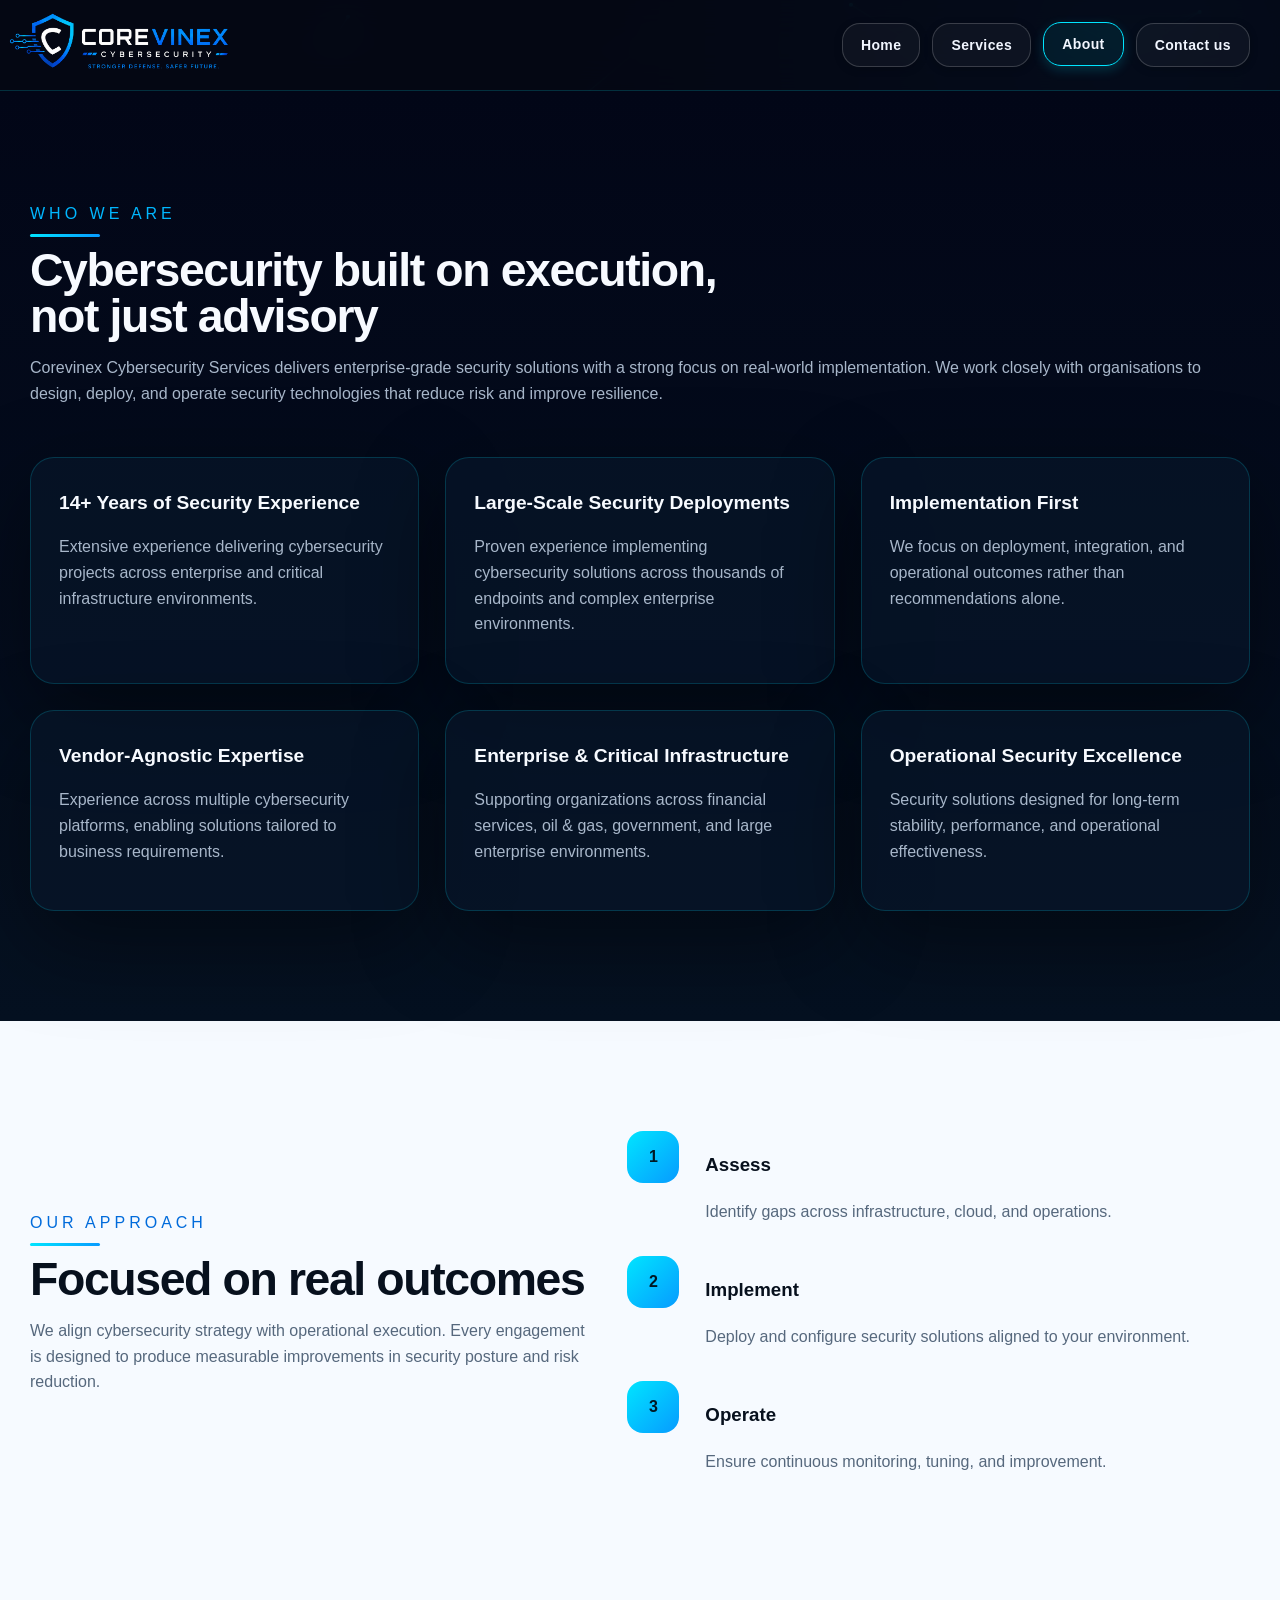
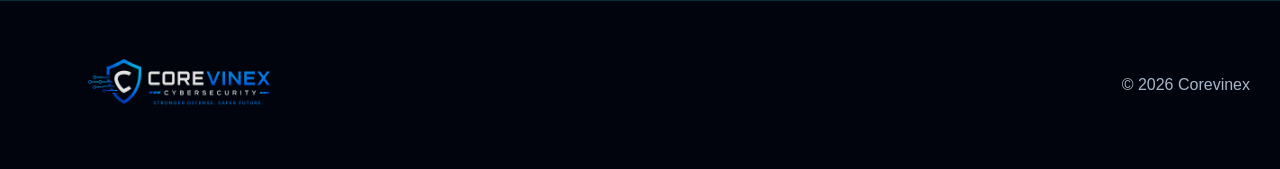
==== about.html @ 80c9bcb0 "Update about.html" ====
<!doctype html>
<html lang="en">
<head>
  <meta charset="utf-8">
  <meta name="viewport" content="width=device-width,initial-scale=1">
  <title>Corevinex Cybersecurity Services | About</title>
  <link rel="stylesheet" href="css/styles.css">
  <link rel="icon" type="image/png" sizes="512x512" href="/favicon.png">
  <link rel="icon" href="/favicon.ico" sizes="any">
  <link rel="canonical" href="https://corevinex.com/about.html" />
  <meta property="og:url" content="https://corevinex.com/about.html" />
</head>

<body>
  <div class="aurora"></div>
  <canvas id="particles"></canvas>

  <div class="site">

    <!-- Header -->
    <header class="header">
      <div class="container nav">
        <a href="index.html">
          <img class="logo" src="assets/corevinex-logo.svg">
        </a>
        <nav class="links">
          <a href="index.html">Home</a>
          <a href="services.html">Services</a>
          <a class="active" href="about.html">About</a>
          <a href="contact.html">Contact us</a>
        </nav>
      </div>
    </header>

    <!-- Main -->
    <main>

      <section class="section dark">
        <div class="container">

          <div class="section-head reveal">
            <div>
              <div class="label">Who We Are</div>
              <h2>Cybersecurity built on execution,<br>
                  not just advisory
              </h2>
              <p>
                Corevinex Cybersecurity Services delivers enterprise-grade security solutions
                with a strong focus on real-world implementation. We work closely with
                organisations to design, deploy, and operate security technologies
                that reduce risk and improve resilience.
              </p>
            </div>
          </div>

          <div class="grid-3">

            <div class="card reveal">
              <h3>14+ Years of Security Experience</h3>
              <p>Extensive experience delivering cybersecurity projects across enterprise and critical infrastructure environments.</p>
            </div>

            <div class="card reveal">
              <h3>Large-Scale Security Deployments</h3>
              <p>Proven experience implementing cybersecurity solutions across thousands of endpoints and complex enterprise environments.</p>
            </div>

            <div class="card reveal">
              <h3>Implementation First</h3>
              <p>We focus on deployment, integration, and operational outcomes rather than recommendations alone.</p>
            </div>
            
            <div class="card reveal">
              <h3>Vendor-Agnostic Expertise</h3>
              <p>Experience across multiple cybersecurity platforms, enabling solutions tailored to business requirements.</p>
            </div>

             <div class="card reveal">
              <h3>Enterprise & Critical Infrastructure</h3>
              <p>Supporting organizations across financial services, oil & gas, government, and large enterprise environments.</p>
            </div>

             <div class="card reveal">
              <h3>Operational Security Excellence</h3>
              <p>Security solutions designed for long-term stability, performance, and operational effectiveness.</p>
            </div>
            
          </div>
        </div>
      </section>

      <section class="section light">
        <div class="container split">

          <div class="reveal">
            <div class="label">Our Approach</div>
            <h2>Focused on real outcomes</h2>
            <p>
              We align cybersecurity strategy with operational execution.
              Every engagement is designed to produce measurable improvements
              in security posture and risk reduction.
            </p>
          </div>

          <div class="steps reveal">

            <div class="step">
              <div class="step-icon">1</div>
              <div>
                <h3>Assess</h3>
                <p>Identify gaps across infrastructure, cloud, and operations.</p>
              </div>
            </div>

            <div class="step">
              <div class="step-icon">2</div>
              <div>
                <h3>Implement</h3>
                <p>Deploy and configure security solutions aligned to your environment.</p>
              </div>
            </div>
            <div class="step">
              <div class="step-icon">3</div>
              <div>
                <h3>Operate</h3>
                <p>Ensure continuous monitoring, tuning, and improvement.</p>
              </div>
            </div>
          </div>
        </div>
      </section>
    </main>

    <!-- Footer -->
    <footer class="footer">
      <div class="container footer-wrap">
        <img class="logo" src="assets/corevinex-logo.svg" alt="Corevinex Cybersecurity logo">
        <div>© 2026 Corevinex</div>
      </div>
    </footer>
  </div>
  <script src="js/main.js"></script>
</body>
</html>
---- css/styles.css ----
:root {
    --bg: #020617;
    --panel: #071426;
    --text: #F7FAFF;
    --muted: #A8B7CA;
    --cyan: #00E5FF;
    --blue: #079BFF;
    --green: #72F7B2;
    --line: rgba(0, 229, 255, .18);
    --shadow: 0 30px 90px rgba(0, 0, 0, .42);
    --radius: 26px;
    --max: 1220px
}

* {
    box-sizing: border-box
}

html {
    scroll-behavior: smooth
}

body {
    margin: 0;
    background: var(--bg);
    color: var(--text);
    font-family: Inter, Segoe UI, Arial, sans-serif;
    line-height: 1.6;
    overflow-x: hidden

	-webkit-font-smoothing: antialiased;
   	-moz-osx-font-smoothing: grayscale;
    text-rendering: optimizeLegibility;
}

a {
    text-decoration: none;
    color: inherit
}

.container {
    width: min(var(--max), calc(100% - 44px));
    margin: auto
}

img {
    max-width: 100%;
    display: block
}

.site {
    position: relative;
    z-index: 2
}

.aurora {
    position: fixed;
    inset: -20%;
    z-index: 0;
    background:
        radial-gradient(circle at 78% 18%, rgba(0, 145, 255, .24), transparent 30%),
        radial-gradient(circle at 20% 82%, rgba(0, 229, 255, .15), transparent 34%);
    filter: blur(14px);
    animation: aurora 14s ease-in-out infinite alternate;
    pointer-events: none
}

@keyframes aurora {
    to {
        transform: translate3d(2%, -2%, 0) scale(1.07)
    }
}

#particles {
    position: fixed;
    inset: 0;
    z-index: 0;
    opacity: .62
}

.topbar {
    background: #030712;
    border-bottom: 1px solid rgba(255, 255, 255, .07);
    color: #A8B7CA
}

.topbar .container {
    height: 40px;
    display: flex;
    justify-content: space-between;
    align-items: center;
    font-size: 14px
}

.header {
    background: rgba(5, 9, 20, .88);
    backdrop-filter: blur(18px);
    border-bottom: 1px solid var(--line);
    position: sticky;
    top: 0;
    z-index: 40
}

.header.scrolled {
    box-shadow: 0 5px 20px rgba(0, 229, 255, 0.15);
}

.nav {
    height: 90px;
    display: flex;
    align-items: center;
    justify-content: space-between;
    gap: 24px
}

.nav a:first-child {
    margin-left: -30px;
}

.logo {
    width: 240px;
    max-height: 120px;
    object-fit: contain;
    transition: transform 0.15s ease;
	transform: translateZ(0);
	backface-visibility: hidden;
	will-change: transform;
}

.footer .logo {
  height: 100px;
  opacity: 0.9;
}

.logo:hover {
    transform: scale(1.02);
}
button, a, img {
    transition: all 0.3s ease;
}
.links {
    display: flex;
    align-items: center;
    gap: 12px
}

.links a {
    border: 1px solid rgba(255, 255, 255, .18);
    border-radius: 18px;
    color: #f1f6ff;
    font-size: 14px;
    font-weight: 600;
    letter-spacing: .4px;
    padding: 10px 18px;
    background: rgba(255,255,255,0.04);
    backdrop-filter: none;
    box-shadow: 0 2px 8px rgba(0,0,0,0.2);
    -webkit-font-smoothing: antialiased;
    -moz-osx-font-smoothing: grayscale;
    transition: all 0.25s ease;
}

.links a:hover{
    transform: translateY(-2px);
    box-shadow: 0 6px 16px rgba(0, 229, 255, 0.18);
	border-color: rgba(0, 229, 255, 0.4);
}

.links a.active {
    border-color: var(--cyan);
    background: rgba(0, 229, 255, .08);
    box-shadow: 0 4px 12px rgba(0, 229, 255, 0.18);
    transform: translateY(-1px);
}

.links .cta {
    border: 0;
    background: linear-gradient(135deg, var(--cyan), var(--blue));
    color: #001828;
    padding: 11px 20px;
    box-shadow: 0 10px 35px rgba(0, 145, 255, .45),
                0 0 20px rgba(0, 229, 255, .25);
    transition: .3s
}

.links .cta:hover {
    transform: translateY(-3px);
    box-shadow:
        0 15px 45px rgba(0, 145, 255, .65),
        0 0 25px rgba(0, 229, 255, .45);
}

.hero {
    min-height: 790px;
    display: grid;
    align-items: center;
    position: relative;
    overflow: hidden
}

.hero:before {
    background: linear-gradient(90deg,
            rgba(2, 6, 23, .85),
            rgba(2, 6, 23, .45) 40%,
            rgba(2, 6, 23, 0))
}

.hero-grid {
    position: relative;
    display: grid;
    grid-template-columns: minmax(0, 610px) 1fr;
    align-items: center;
    gap: 40px
}

.eyebrow {
    color: var(--cyan);
    font-weight: 700;
	font-size: 0.85rem;
    letter-spacing: .08em;
    text-transform: uppercase;
    display: flex;
    align-items: center;
    gap: 18px
}

.eyebrow:before {
    content: "";
    width: 50px;
    height: 3px;
    background: var(--cyan)
}

h1 {
    font-size: clamp(2.45rem, 4.05vw, 3.75rem);
    line-height: 1.05;
    letter-spacing: -0.02em;
    margin: 24px 0 20px;
    animation: headlineFadeIn .95s ease-out both
}

.gradient-word {
    background: linear-gradient(135deg,
            #0ea5ff 0%,
            #00e5ff 58%,
            #78f7ff 100%);
    -webkit-background-clip: text;
    background-clip: text;
    color: transparent
}

.lead {
    font-size: 1.08rem;
    color: #C4D2E6;
    max-width: 620px
}

.actions {
    display: flex;
    gap: 14px;
    flex-wrap: wrap;
    margin-top: 28px
}

.btn {
    display: inline-flex;
    align-items: center;
    justify-content: center;
    border-radius: 14px;
    min-height: 52px;
    padding: 13px 22px;
    font-size: 16px;
    font-weight: 600;
    border: 1px solid var(--cyan);
    transition: .25s
}

.btn.primary {
    background: linear-gradient(135deg, var(--cyan), var(--blue));
	font-weight: 600;
    color: #001925;
    border: 0
}

.btn.ghost {
    background: rgba(4, 18, 34, .58);
	font-weight: 600;
    color: #F5FAFF
}

.btn:hover {
    transform: translateY(-3px);
    filter: saturate(1.12)
}

.trust {
    display: grid;
    grid-template-columns: repeat(3, 1fr);
    gap: 14px;
    margin-top: 48px
}

.trust div {
    border: 1px solid var(--line);
    background: rgba(5, 18, 34, .76);
    border-radius: 16px;
    padding: 15px 16px;
    backdrop-filter: blur(16px)
}

.trust strong {
    display: block;
	font-weight: 600;
    font-size: 1.06rem
}

.trust span {
    display: block;
    color: #A8B7CA;
    font-size: .88rem
}

.map-panel {
    position: relative;
    min-height: 610px
}

.map-wrap {
    position: absolute;
    right: -55px;
    top: 40%;
    transform: translateY(-50%);
    width: min(600px, 120vw);
    overflow: hidden;
    animation: none
}

.map-wrap img {
    width: 100%;
    height: auto
}

.floating-card {
    position: absolute;
    right: 18px;
    bottom: 56px;
    width: 390px;
    border: 1px solid #00AEEF;
    background: rgba(4, 15, 30, .82);
    backdrop-filter: blur(20px);
    border-radius: 26px;
    padding: 20px 24px;
    box-shadow: 0 20px 70px rgba(0, 0, 0, .36);
    animation: float2 8s ease-in-out infinite
}

.counter-row {
    display: flex;
    align-items: baseline;
    justify-content: space-between;
    gap: 18px;
    padding: 10px 0;
    border-bottom: 1px solid rgba(255, 255, 255, .08)
}

.counter-row:last-child {
    border-bottom: 0
}

.counter-row span {
    color: #C7D7EA;
    font-weight: 500
}

.counter-row strong {
    color: var(--green);
    font-size: 1.38rem;
    letter-spacing: -.03em;
    font-weight: 700;
    text-shadow: 0 0 20px rgba(114, 247, 178, .28)
}

@keyframes float {
    50% {
        transform: translateY(calc(-50% - 18px))
    }
}

@keyframes float2 {
    50% {
        transform: translateY(-14px)
    }
}

@keyframes headlineFadeIn {
    from {
        opacity: 0;
        transform: translateY(22px)
    }

    to {
        opacity: 1;
        transform: translateY(0)
    }
}

.section {
    padding: 110px 0;
}

.light {
    background: #F6FAFF;
    color: #07101D
}

.dark {
    background: linear-gradient(180deg, #020617, #051121)
}

.label {
    display:inline-block;
    font-size:1.0rem;
    font-weight:300;
    color:#00B7FF;
    letter-spacing:4px;
    text-transform:uppercase;
    position:relative;
    padding-bottom:10px;
}

.label::after{
    content:"";
    position:absolute;
    left:0;
    bottom:0;
    width:70px;
    height:3px;
    background:linear-gradient(90deg,#00E5FF,#079BFF);
    border-radius:5px;

}

.light .label {
    color: #006BDB
}

.section-head {
    display: flex;
    justify-content: space-between;
    align-items: end;
    gap: 26px;
    margin-bottom: 34px
}

.section h2 {
    font-size: clamp(2rem, 4vw, 2.9rem);
	font-weight: 700;
    line-height: 1;
    letter-spacing: -.03em;
    margin: 10px 0 12px;
    max-width: 700px;
}

.section p {
    color: var(--muted)
}

.light p {
    color: #56687D
}

.grid-3 {
    display: grid;
    grid-template-columns: repeat(3, 1fr);
    gap: 26px
}

.card {
    border: 1px solid rgba(0,229,255,0.15);
    background: #071426;
    border-radius: 24px;
    padding: 30px 28px;
    transition: all 0.35s ease;
    position: relative;
    overflow: hidden;
}
.card::before {
    content: "";
    position: absolute;
    inset: 0;
    border-radius: 24px;
    background: radial-gradient(
        circle at center,
        rgba(0,229,255,0.15),
        transparent 70%
    );
    opacity: 0;
    transition: opacity 0.4s ease;
    pointer-events: none;
}

.card:hover::before {
    opacity: 1;
}

.light .card {
    background: #071426;
    color: #F7FAFF;
}

.light .card p {
    color: #A8B7CA;
}

.card:hover {
    transform: translateY(-6px);
    border: 1px solid #00e5ff;
    box-shadow:
        0 12px 35px rgba(0,0,0,.25),
        0 0 8px rgba(0,229,255,.15);
}

.dark .card {
    background: rgba(8, 22, 41, .72);
    border-color: var(--line);
    box-shadow: var(--shadow)
}

.dark .card p,
.dark .card li {
    color: #A8B7CA
}

.num {
    color: #079BFF;
    font-size: 1.3rem;
    font-weight: 950;
    margin-right: 14px
}

.card h3 {
    font-size: 1.2rem;
	font-weight: 600;
    margin: 0 0 10px;
    display: flex;
    align-items: center;
	gap:12px;
}

.card ul {
    list-style:none;
    padding:0;
    margin-top:auto;
    width:100%;
}

.card li{
    display:flex;
    align-items:center;
    gap:12px;
    margin-bottom:12px;
    text-align:left;
	font-weight: 500;
}
.card li::before{
    content:"✓";
    color:#00E5FF;
    font-weight:bold;
    font-size:16px;
    width:20px;
    display:inline-flex;
    justify-content:center;
    flex-shrink:0;
}

.split {
    display: grid;
    grid-template-columns: .95fr 1.05fr;
    gap: 34px;
    align-items: center
}

.panel {
    border: 1px solid var(--line);
    background: rgba(7, 20, 38, .78);
    border-radius: 28px;
    padding: 34px;
    box-shadow: var(--shadow)
}

.steps {
    display: grid;
    gap: 16px
}

.step {
    display: grid;
    grid-template-columns: 62px 1fr;
    gap: 16px
}

.step-icon {
    width: 52px;
    height: 52px;
    border-radius: 16px;
    background: linear-gradient(135deg, var(--cyan), var(--blue));
    display: grid;
    place-items: center;
    color: #001925;
    font-weight: 600;
}

.dashboard {
    display: grid;
    grid-template-columns: repeat(4, 1fr);
    gap: 16px
}

.metric {
    border: 1px solid var(--line);
    background: rgba(7, 20, 38, .78);
    border-radius: 22px;
    padding: 22px;
    text-align: center
}

.metric strong {
    display: block;
    color: var(--cyan);
    font-size: 1.7rem;
	font-weight: 500;
    letter-spacing: -.04em
}

.contact-grid {
    display: grid;
    grid-template-columns: .92fr 1.08fr;
    gap: 24px
}

.form {
    display: grid;
    grid-template-columns: 1fr 1fr;
    gap: 14px
}

.form label {
    display: grid;
    gap: 7px;
    color: #DCEAFF;
    font-weight: 500;
	font-size: 0.95rem;
}

.form .full {
    grid-column: 1/-1
}

input,
textarea {
    width: 100%;
    padding: 15px 16px;
    border: 1px solid var(--line);
    background: #03101F;
    color: #fff;
    border-radius: 16px;
    font: inherit
}

textarea {
    min-height: 150px;
    resize: vertical
}

.footer {
    background: #01040C;
    border-top: 1px solid var(--line);
    padding: 34px 0;
    color: #A8B7CA
}

.footer-wrap {
    display: flex;
    align-items: center;
    justify-content: space-between;
    gap: 24px;
    flex-wrap: wrap
}

.footer img {
    width: 300px
}

.reveal {
    opacity: 0;
    transform: translateY(26px);
    transition: .7s
}

.reveal.visible {
    opacity: 1;
    transform: translateY(0)
}

@media (max-width:980px) {
    .topbar {
        display: none
    }

    .nav {
        height: auto;
        padding: 16px 0;
        flex-direction: column
    }

    .links {
        flex-wrap: wrap;
        justify-content: center
    }

    .hero {
        padding: 80px 0
    }

    .hero-grid,
    .split,
    .contact-grid {
        grid-template-columns: 1fr
    }

    .map-panel {
        min-height: 480px
    }

    .map-wrap {
        right: 50%;
        transform: translate(50%, -50%);
        width: min(720px, 96vw)
    }

    .floating-card {
        right: 50%;
        transform: translateX(50%);
        bottom: 12px;
        width: min(390px, 92vw)
    }

    .trust,
    .grid-3,
    .dashboard {
        grid-template-columns: 1fr
    }

    .form {
        grid-template-columns: 1fr
    }

    .section-head {
        display: block
    }

    .logo {
        width: 205px
    }

    h1 {
        font-size: clamp(2.2rem, 10vw, 3.15rem)
    }
}

@media (prefers-reduced-motion:reduce) {

    *,
    *:before,
    *:after {
        animation: none !important;
        transition: none !important
    }
}
/* ==============================
   Corevinex Service Icons
================================= */

.service-icon{
    width:70px;
    height:70px;
    display:flex;
    align-items:center;
    justify-content:center;
    margin:0 auto 18px auto;
    border-radius:18px;
    background:rgba(0,155,255,.08);
    border:1px solid rgba(0,229,255,.18);
    color:#00BFFF;
    font-size:34px;
    transition:.35s ease;
    box-shadow:0 0 18px rgba(0,229,255,.08);
}

.card:hover .service-icon{
    transform:translateY(-6px);
    background:linear-gradient(135deg,#00E5FF,#079BFF);
    color:#ffffff;
    box-shadow:0 0 28px rgba(0,229,255,.35);
}

.step h3 {
    font-weight: 600 !important;
}
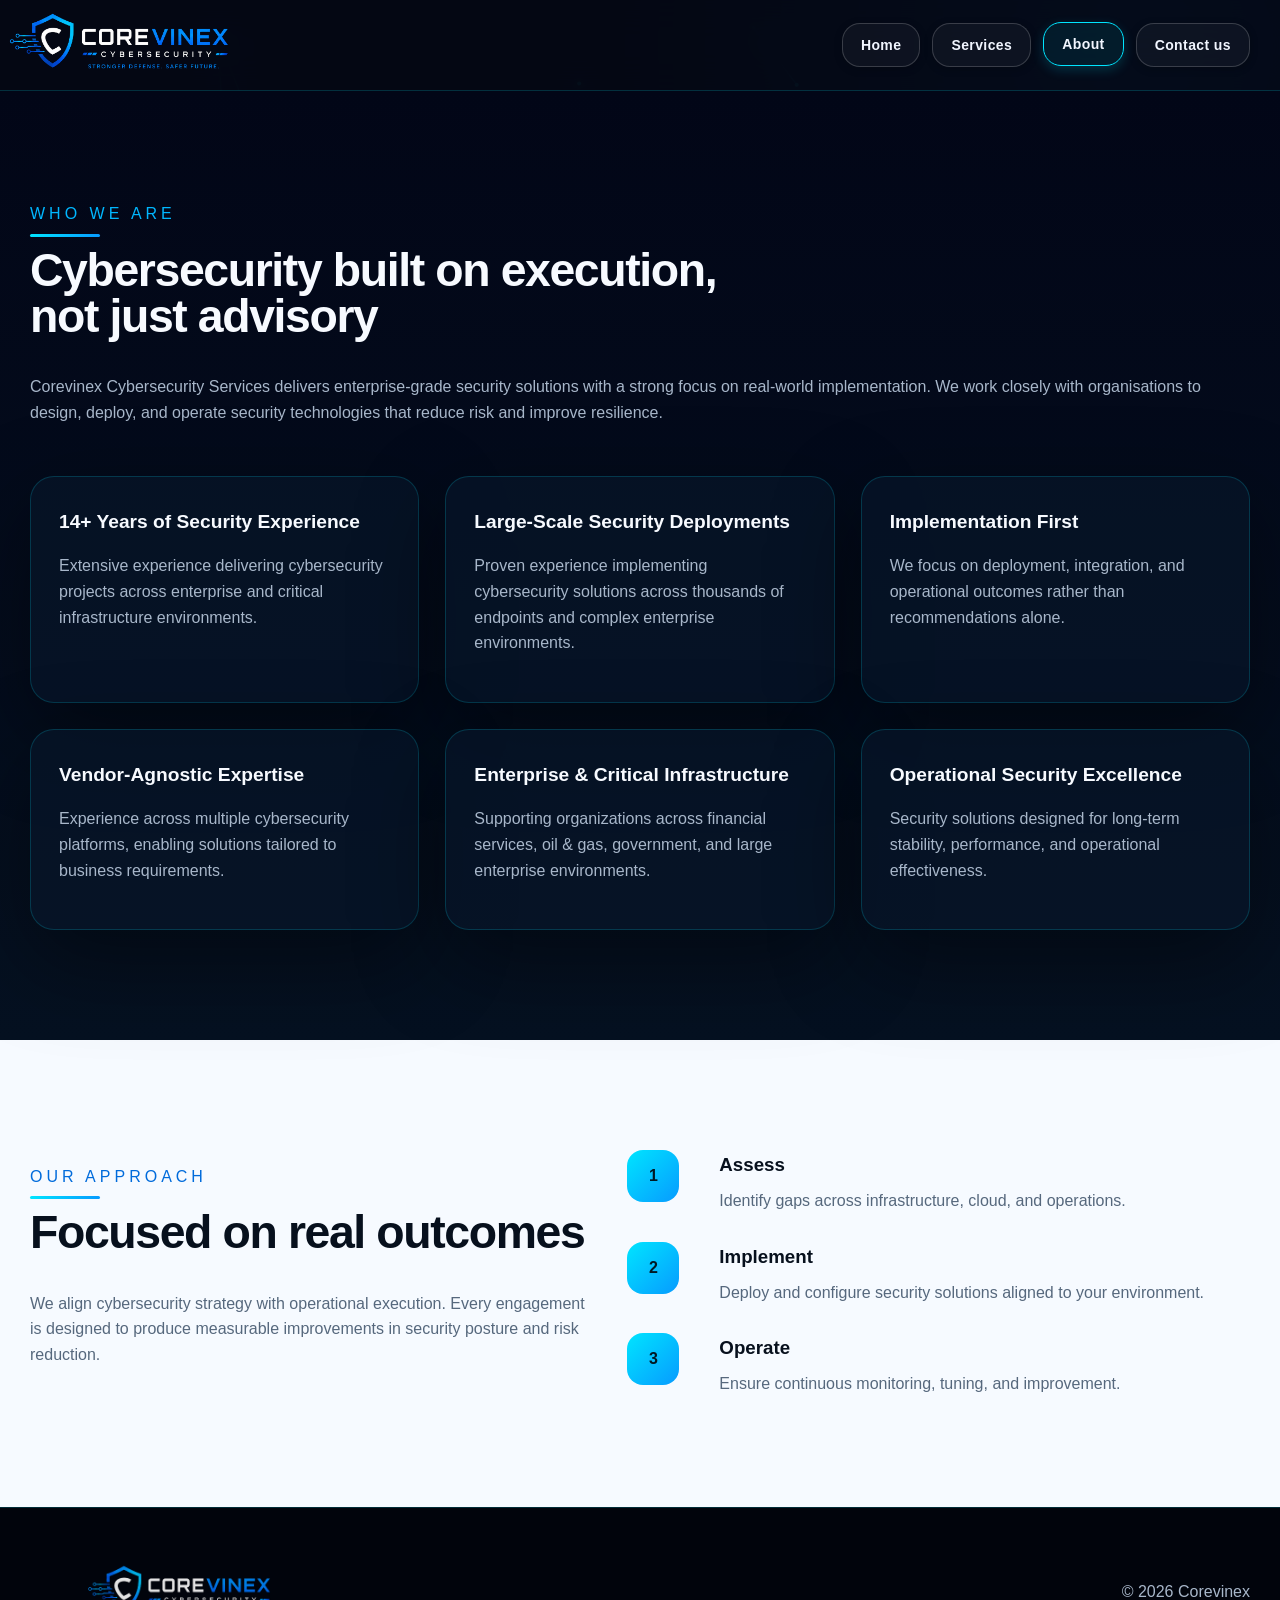
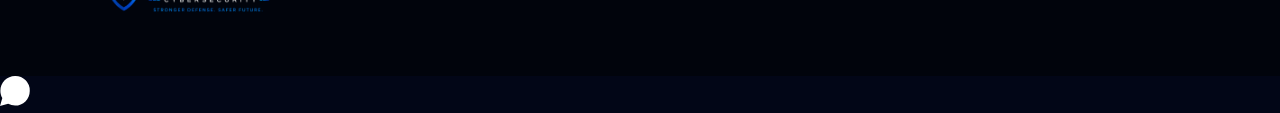
==== commit 155ec479: "Update about.html" ====
--- a/about.html
+++ b/about.html
@@ -141,5 +141,21 @@
     </footer>
   </div>
   <script src="js/main.js"></script>
+  
+<a href="https://wa.me/971557892001?text=Hello%20Corevinex,%20I%20would%20like%20to%20know%20more%20about%20your%20cybersecurity%20services."
+   class="floating-whatsapp"
+   target="_blank"
+   aria-label="Chat on WhatsApp">
+
+    <svg xmlns="http://www.w3.org/2000/svg"
+         width="30"
+         height="30"
+         viewBox="0 0 24 24"
+         fill="white">
+        <path d="M20.52 3.48A11.79 11.79 0 0012.05 0C5.58 0 .3 5.28.3 11.75c0 2.07.54 4.1 1.56 5.89L0 24l6.52-1.71a11.72 11.72 0 005.53 1.4h.01c6.47 0 11.75-5.28 11.75-11.75a11.67 11.67 0 00-3.29-8.46z"/>
+    </svg>
+
+</a>
+
 </body>
 </html>
--- a/css/styles.css
+++ b/css/styles.css
@@ -190,6 +190,13 @@
         0 0 25px rgba(0, 229, 255, .45);
 }
 
+.contact-grid .contact-heading {
+    font-size: 2.3rem !important;
+    line-height: 1.1 !important;
+    max-width: 480px;
+    margin: 10px 0 35px !important;
+}
+
 .hero {
     min-height: 790px;
     display: grid;
@@ -354,6 +361,35 @@
     animation: float2 8s ease-in-out infinite
 }
 
+.contact-link {
+    color: #d6e6ff;
+    text-decoration: none;
+    transition: all 0.3s ease;
+}
+
+.contact-link:hover {
+    color: #22d3ee;
+}
+
+.whatsapp-btn {
+    display: inline-block;
+    margin-top: 8px;
+    padding: 10px 18px;
+    background: #25D366;
+    color: #fff;
+    text-decoration: none;
+    border-radius: 30px;
+    font-size: 14px;
+    font-weight: 600;
+    transition: all 0.3s ease;
+}
+
+.whatsapp-btn:hover {
+    background: #20ba5a;
+    transform: translateY(-2px);
+    box-shadow: 0 8px 20px rgba(37, 211, 102, 0.35);
+}
+
 .counter-row {
     display: flex;
     align-items: baseline;
@@ -457,7 +493,7 @@
 	font-weight: 700;
     line-height: 1;
     letter-spacing: -.03em;
-    margin: 10px 0 12px;
+    margin: 10px 0 35px;
     max-width: 700px;
 }
 
@@ -590,13 +626,14 @@
 
 .steps {
     display: grid;
-    gap: 16px
+    gap: 28px;
 }
 
 .step {
     display: grid;
-    grid-template-columns: 62px 1fr;
-    gap: 16px
+    grid-template-columns: 72px 1fr;
+    gap: 20px;
+	align-items: start;
 }
 
 .step-icon {
@@ -805,5 +842,10 @@
 }
 
 .step h3 {
-    font-weight: 600 !important;
-}
+    margin: 0 0 8px 0;
+}
+
+.step p {
+    margin: 0;
+}
+
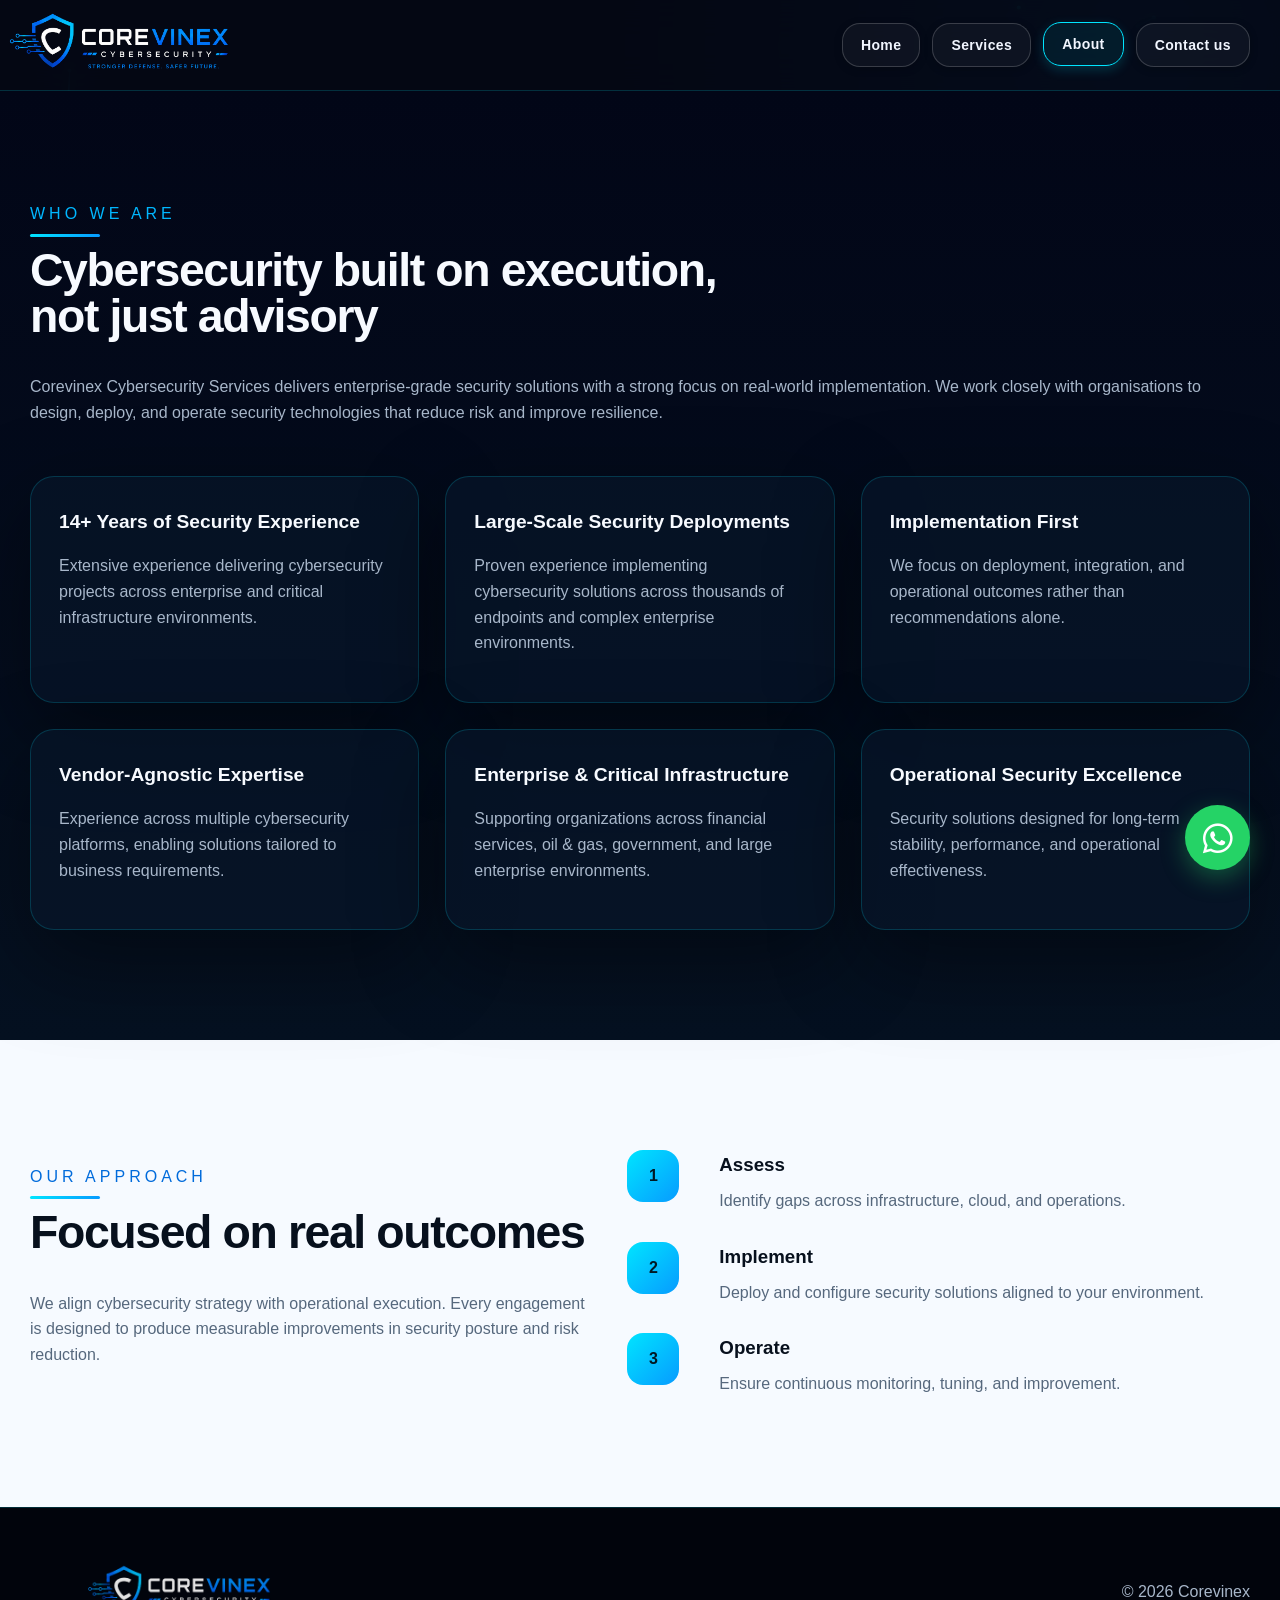
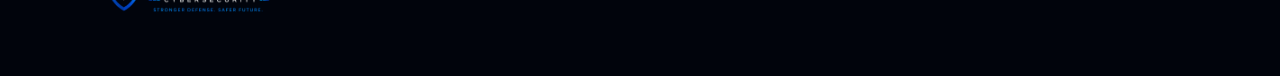
==== commit 046fc8af: "Update about.html" ====
--- a/about.html
+++ b/about.html
@@ -9,6 +9,7 @@
   <link rel="icon" type="image/png" sizes="512x512" href="/favicon.png">
   <link rel="icon" href="/favicon.ico" sizes="any">
   <link rel="canonical" href="https://corevinex.com/about.html" />
+  <link rel="stylesheet" href="https://cdnjs.cloudflare.com/ajax/libs/font-awesome/6.5.2/css/all.min.css">
   <meta property="og:url" content="https://corevinex.com/about.html" />
 </head>
 
@@ -142,18 +143,13 @@
   </div>
   <script src="js/main.js"></script>
   
-<a href="https://wa.me/971557892001?text=Hello%20Corevinex,%20I%20would%20like%20to%20know%20more%20about%20your%20cybersecurity%20services."
+
+<a href="https://wa.me/971557892001?text=Hello%20Corevinex"
    class="floating-whatsapp"
    target="_blank"
    aria-label="Chat on WhatsApp">
 
-    <svg xmlns="http://www.w3.org/2000/svg"
-         width="30"
-         height="30"
-         viewBox="0 0 24 24"
-         fill="white">
-        <path d="M20.52 3.48A11.79 11.79 0 0012.05 0C5.58 0 .3 5.28.3 11.75c0 2.07.54 4.1 1.56 5.89L0 24l6.52-1.71a11.72 11.72 0 005.53 1.4h.01c6.47 0 11.75-5.28 11.75-11.75a11.67 11.67 0 00-3.29-8.46z"/>
-    </svg>
+    <i class="fab fa-whatsapp"></i>
 
 </a>
 
--- a/css/styles.css
+++ b/css/styles.css
@@ -849,3 +849,37 @@
     margin: 0;
 }
 
+
+.floating-whatsapp {
+    position: fixed;
+    bottom: 30px;
+    right: 30px;
+
+    width: 65px;
+    height: 65px;
+
+    border-radius: 50%;
+    background: #25D366;
+
+    display: flex;
+    align-items: center;
+    justify-content: center;
+
+    z-index: 9999;
+
+    box-shadow:
+        0 8px 25px rgba(37, 211, 102, 0.35);
+
+    animation: whatsappPulse 2.5s infinite;
+}
+
+
+.floating-whatsapp i {
+    color: white;
+    font-size: 34px;
+}
+
+.floating-whatsapp:hover {
+    transform: translateY(-3px) scale(1.08);
+}
+
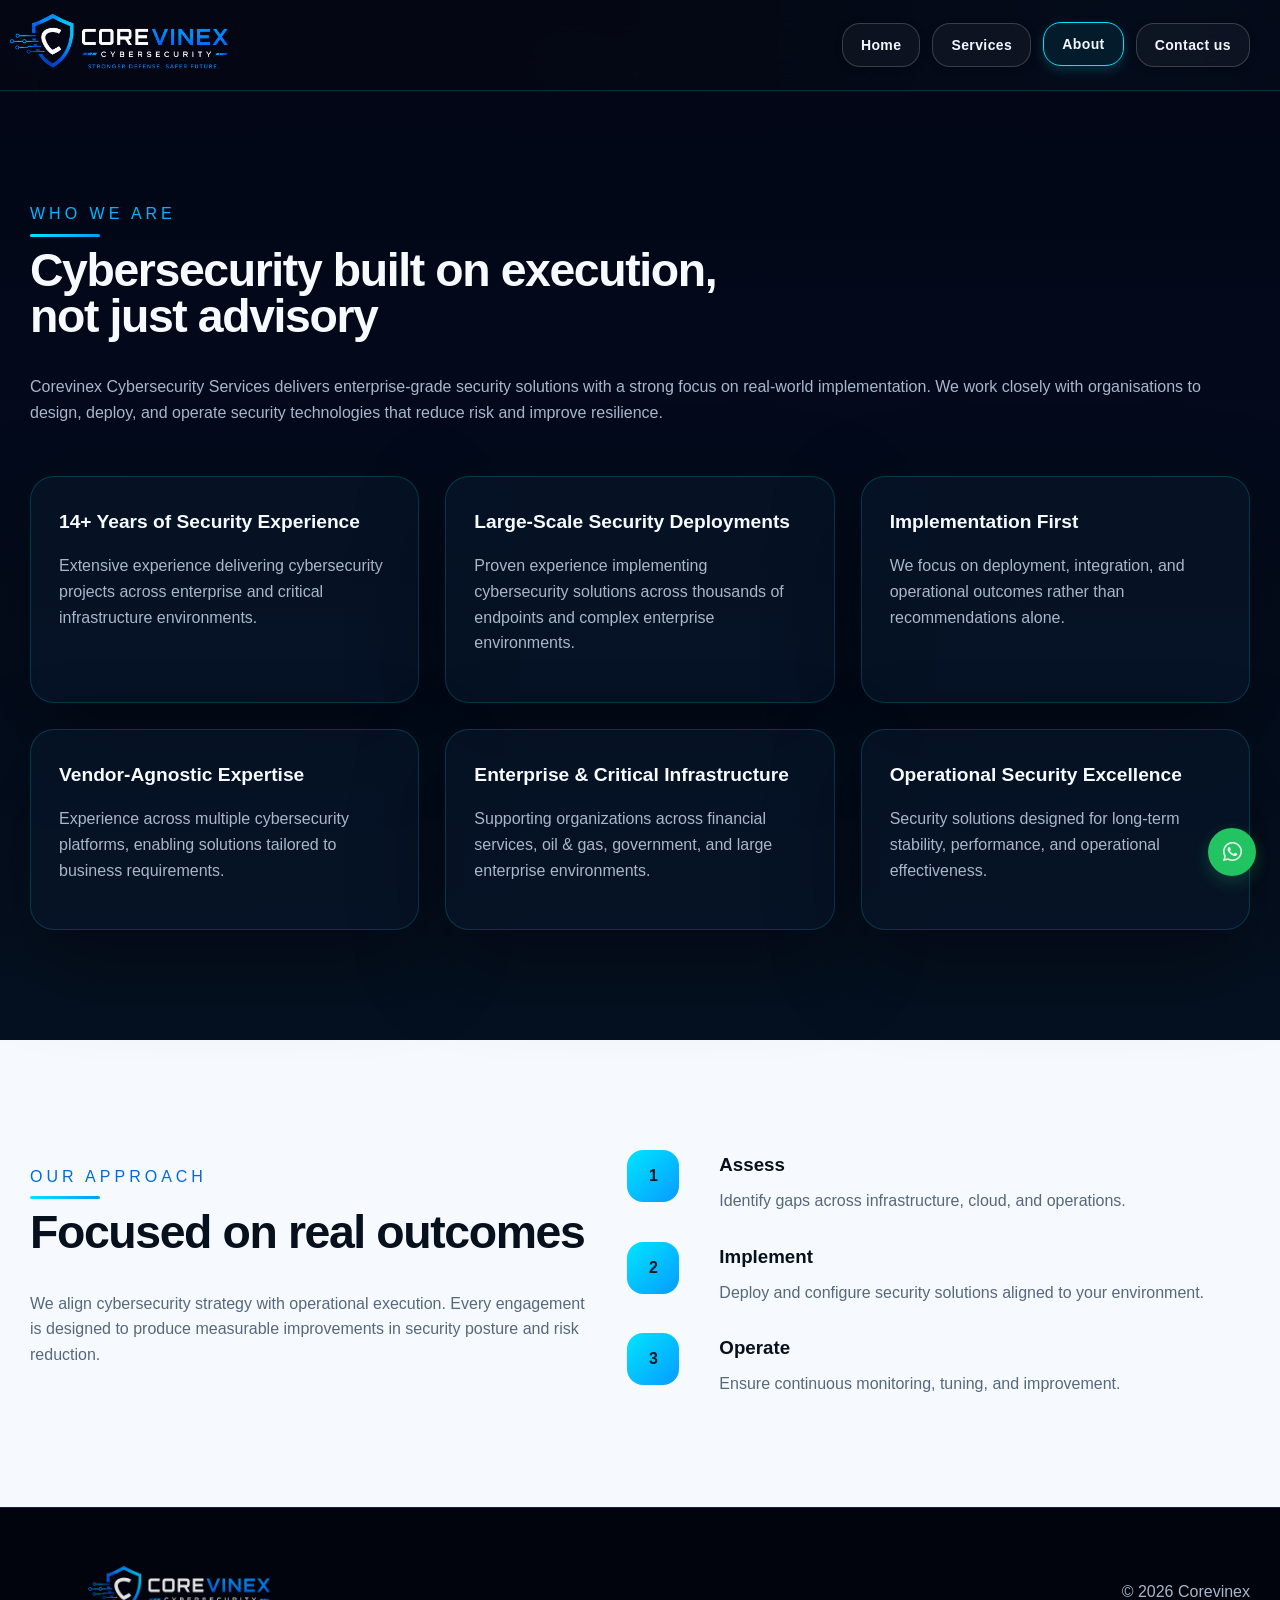
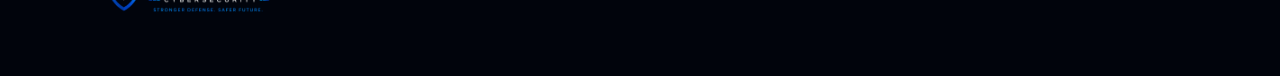
==== commit ca1486df: "Update about.html" ====
--- a/about.html
+++ b/about.html
@@ -142,16 +142,17 @@
     </footer>
   </div>
   <script src="js/main.js"></script>
-  
-
+ 
 <a href="https://wa.me/971557892001?text=Hello%20Corevinex"
    class="floating-whatsapp"
    target="_blank"
+   rel="noopener noreferrer"
    aria-label="Chat on WhatsApp">
 
-    <i class="fab fa-whatsapp"></i>
+   <i class="fa-brands fa-whatsapp"></i>
 
 </a>
 
+
 </body>
 </html>
--- a/css/styles.css
+++ b/css/styles.css
@@ -852,34 +852,65 @@
 
 .floating-whatsapp {
     position: fixed;
-    bottom: 30px;
-    right: 30px;
-
-    width: 65px;
-    height: 65px;
+    bottom: 24px;
+    right: 24px;
+
+    width: 48px;
+    height: 48px;
 
     border-radius: 50%;
     background: #25D366;
+	opacity: 0.92;
 
     display: flex;
     align-items: center;
     justify-content: center;
 
     z-index: 9999;
-
+	text-decoration: none;
     box-shadow:
-        0 8px 25px rgba(37, 211, 102, 0.35);
-
-    animation: whatsappPulse 2.5s infinite;
+        0 6px 18px rgba(37, 211, 102, 0.25);
+    
+    animation:
+        whatsappEntrance .5s ease-out,
+        whatsappFloat 3s ease-in-out infinite;
+
 }
 
 
 .floating-whatsapp i {
-    color: white;
-    font-size: 34px;
-}
+    color: #fff;
+    font-size: 22px;
+}
+
 
 .floating-whatsapp:hover {
-    transform: translateY(-3px) scale(1.08);
-}
-
+    transform: scale(1.08);
+	opacity: 1;
+    box-shadow:
+        0 10px 25px rgba(37,211,102,.4);
+}
+
+
+@keyframes whatsappEntrance {
+    from {
+        opacity: 0;
+        transform: translateY(15px);
+    }
+
+    to {
+        opacity: 1;
+        transform: translateY(0);
+    }
+}
+
+@keyframes whatsappFloat {
+    0%,100% {
+        transform: translateY(0);
+    }
+
+    50% {
+        transform: translateY(-3px);
+    }
+}
+
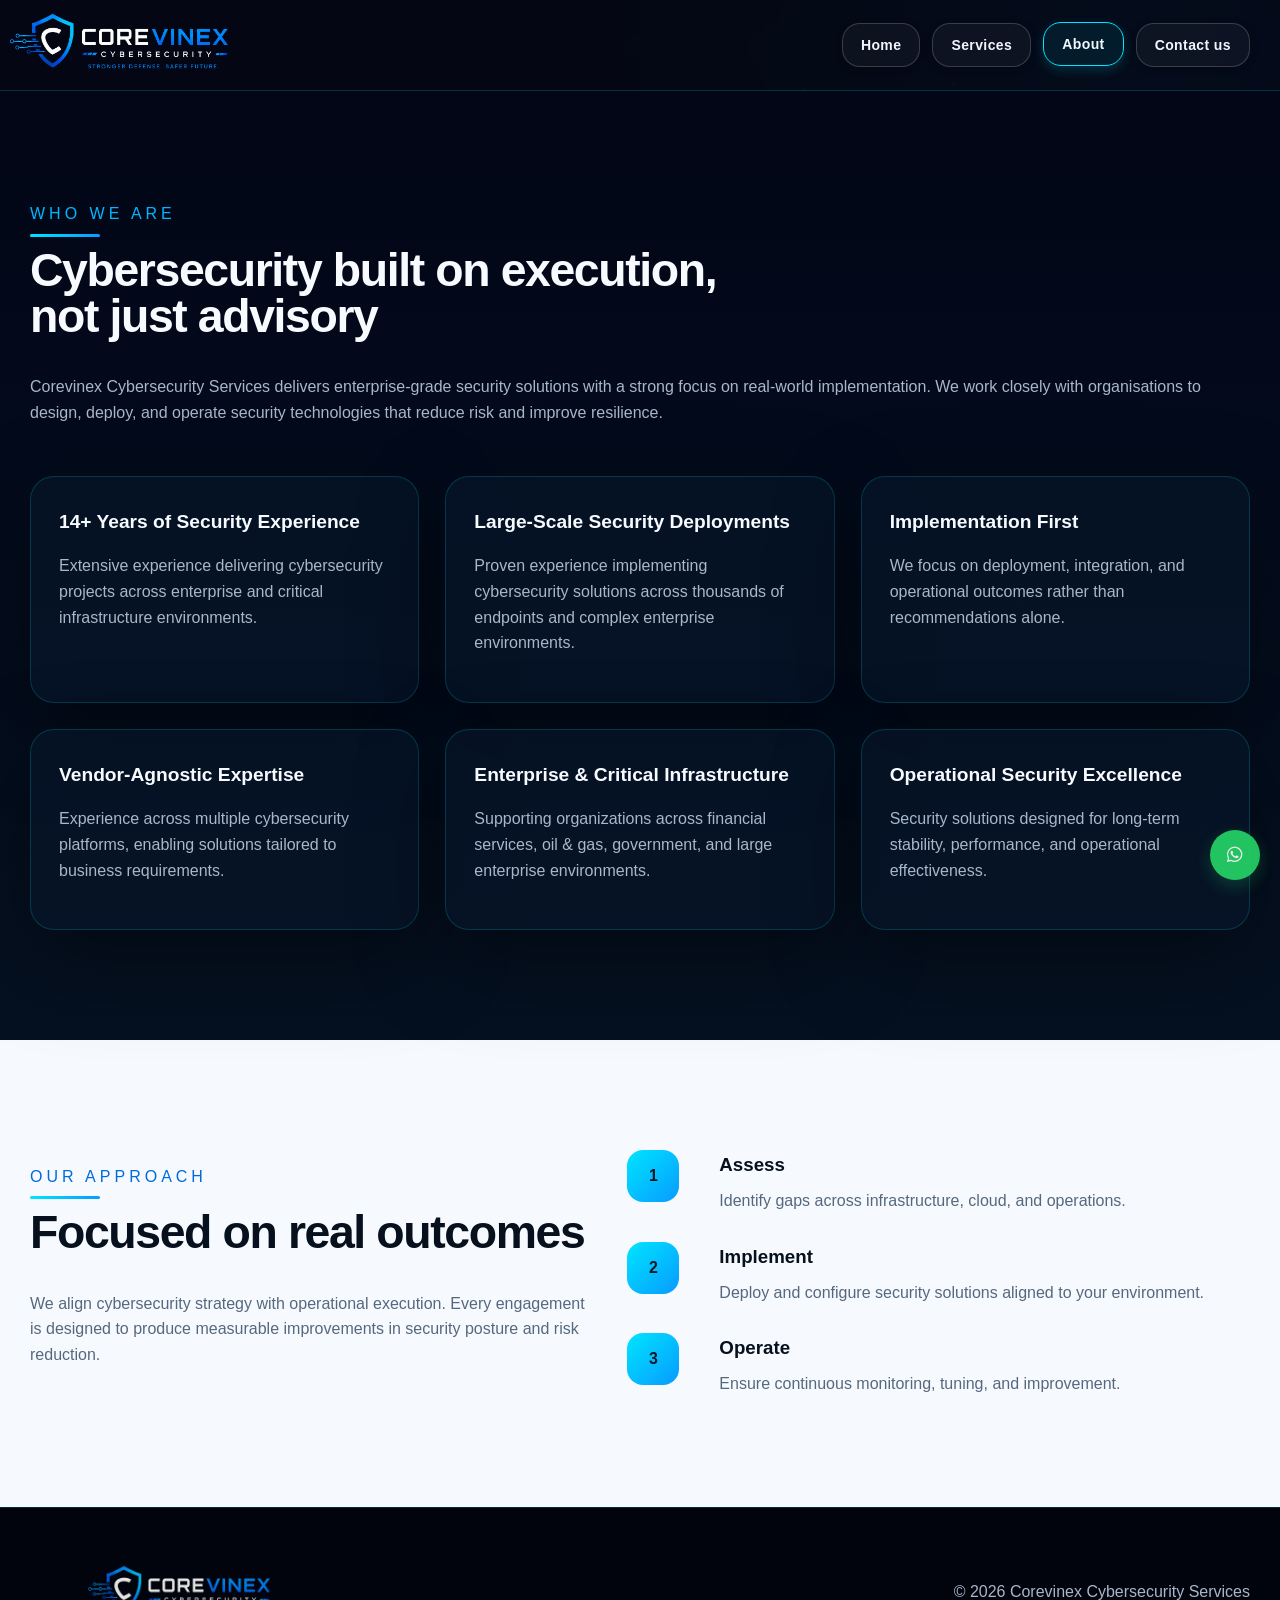
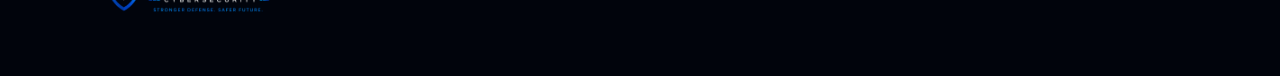
==== commit 7895f26c: "Update about.html" ====
--- a/about.html
+++ b/about.html
@@ -137,7 +137,7 @@
     <footer class="footer">
       <div class="container footer-wrap">
         <img class="logo" src="assets/corevinex-logo.svg" alt="Corevinex Cybersecurity logo">
-        <div>© 2026 Corevinex</div>
+        <div>© 2026 Corevinex Cybersecurity Services</div>
       </div>
     </footer>
   </div>
--- a/css/styles.css
+++ b/css/styles.css
@@ -852,11 +852,11 @@
 
 .floating-whatsapp {
     position: fixed;
-    bottom: 24px;
-    right: 24px;
-
-    width: 48px;
-    height: 48px;
+    bottom: 20px;
+    right: 20px;
+
+    width: 50px;
+    height: 50px;
 
     border-radius: 50%;
     background: #25D366;
@@ -870,28 +870,24 @@
 	text-decoration: none;
     box-shadow:
         0 6px 18px rgba(37, 211, 102, 0.25);
-    
-    animation:
+   animation:
         whatsappEntrance .5s ease-out,
         whatsappFloat 3s ease-in-out infinite;
-
 }
 
 
 .floating-whatsapp i {
+	transition: all .3s ease;
     color: #fff;
-    font-size: 22px;
-}
-
+    font-size: 18px;
+}
 
 .floating-whatsapp:hover {
-    transform: scale(1.08);
+    transform: translateY(-3px) scale(1.08);
 	opacity: 1;
     box-shadow:
         0 10px 25px rgba(37,211,102,.4);
 }
-
-
 @keyframes whatsappEntrance {
     from {
         opacity: 0;
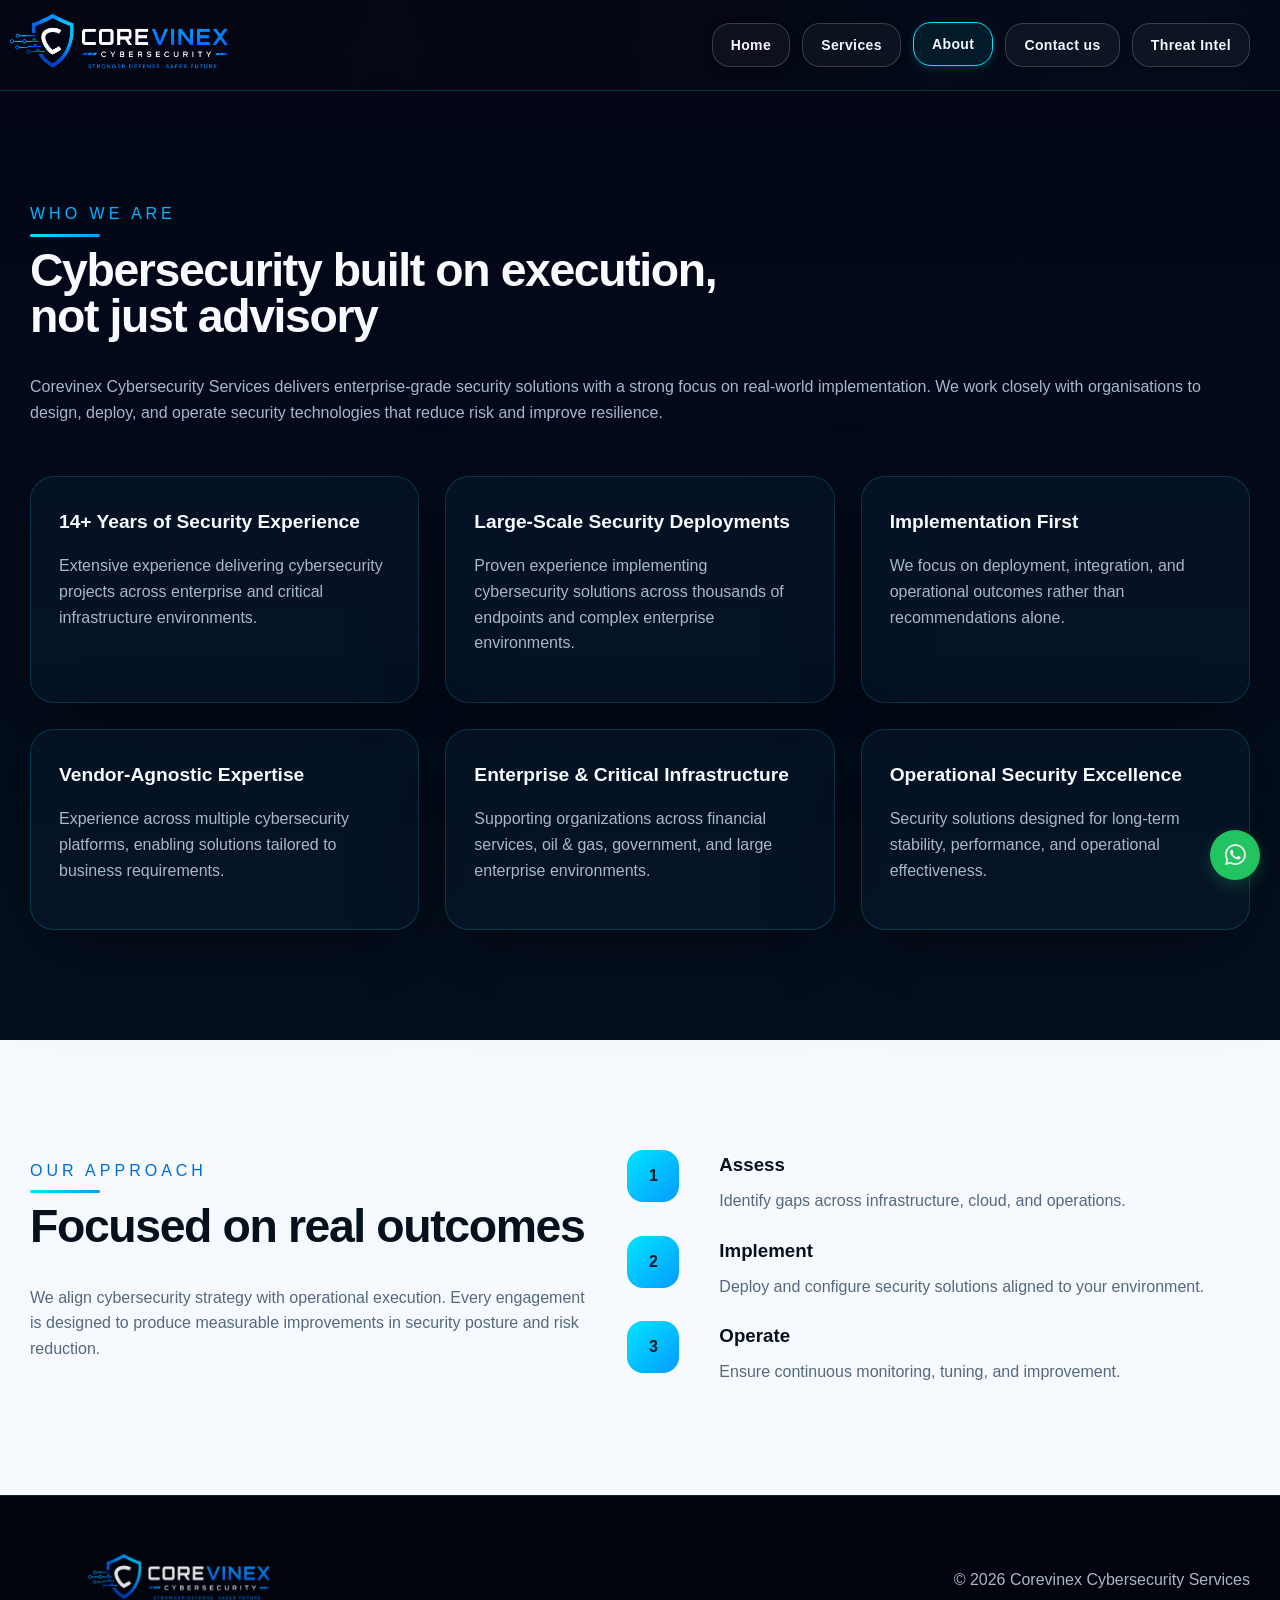
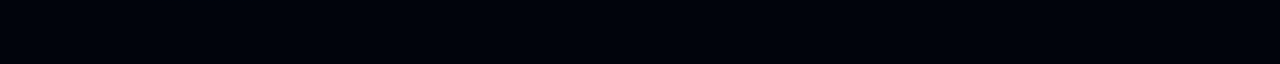
==== commit 043e7c1a: "Update about.html" ====
--- a/about.html
+++ b/about.html
@@ -30,6 +30,7 @@
           <a href="services.html">Services</a>
           <a class="active" href="about.html">About</a>
           <a href="contact.html">Contact us</a>
+          <a href="threat-intel-hub.html">Threat Intel</a>
         </nav>
       </div>
     </header>
--- a/css/styles.css
+++ b/css/styles.css
@@ -26,7 +26,7 @@
     color: var(--text);
     font-family: Inter, Segoe UI, Arial, sans-serif;
     line-height: 1.6;
-    overflow-x: hidden
+    overflow-x: hidden;
 
 	-webkit-font-smoothing: antialiased;
    	-moz-osx-font-smoothing: grayscale;
@@ -169,7 +169,7 @@
 .links a.active {
     border-color: var(--cyan);
     background: rgba(0, 229, 255, .08);
-    box-shadow: 0 4px 12px rgba(0, 229, 255, 0.18);
+    box-shadow: 0 3px 8px rgba(0, 229, 255, 0.15);
     transform: translateY(-1px);
 }
 
@@ -240,7 +240,7 @@
 
 h1 {
     font-size: clamp(2.45rem, 4.05vw, 3.75rem);
-    line-height: 1.05;
+    line-height: 1.0;
     letter-spacing: -0.02em;
     margin: 24px 0 20px;
     animation: headlineFadeIn .95s ease-out both
@@ -519,6 +519,7 @@
     transition: all 0.35s ease;
     position: relative;
     overflow: hidden;
+	height: 100%;
 }
 .card::before {
     content: "";
@@ -626,7 +627,7 @@
 
 .steps {
     display: grid;
-    gap: 28px;
+    gap: 22px;
 }
 
 .step {
@@ -879,11 +880,11 @@
 .floating-whatsapp i {
 	transition: all .3s ease;
     color: #fff;
-    font-size: 18px;
+    font-size: 24px;
 }
 
 .floating-whatsapp:hover {
-    transform: translateY(-3px) scale(1.08);
+    transform: translateY(-2px) scale(1.05);
 	opacity: 1;
     box-shadow:
         0 10px 25px rgba(37,211,102,.4);
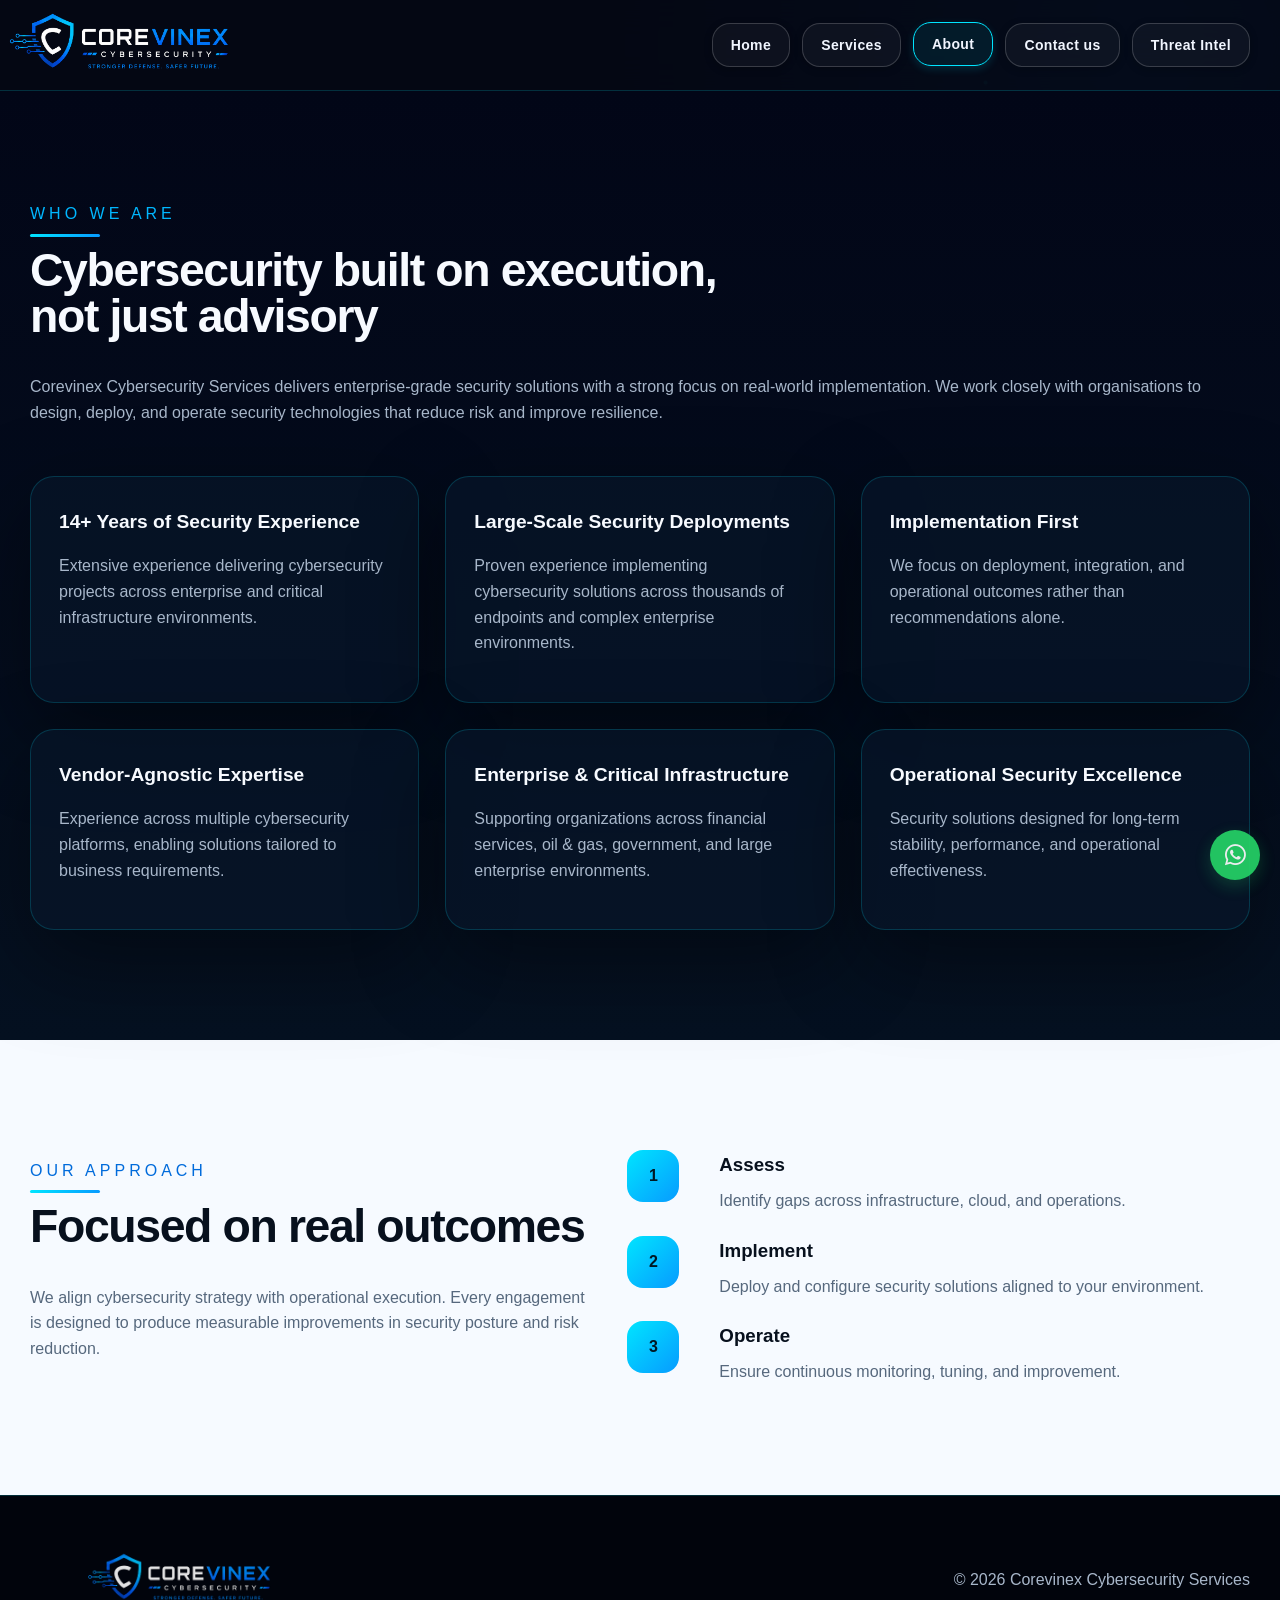
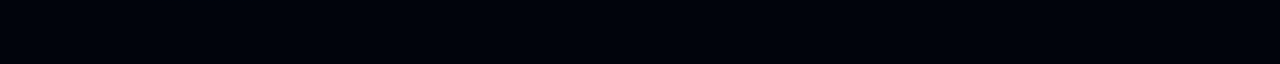
==== commit 9f5c9cf1: "Update about.html" ====
--- a/about.html
+++ b/about.html
@@ -30,7 +30,9 @@
           <a href="services.html">Services</a>
           <a class="active" href="about.html">About</a>
           <a href="contact.html">Contact us</a>
-          <a href="threat-intel-hub.html">Threat Intel</a>
+          <a class="threat-intel-nav" href="threat-intel-hub.html">
+			      Threat Intel
+		    	</a>
         </nav>
       </div>
     </header>
--- a/css/styles.css
+++ b/css/styles.css
@@ -269,6 +269,12 @@
     margin-top: 28px
 }
 
+.kev-tag {
+    background:#25184A;
+    color:#B794FF;
+    border:1px solid rgba(183,148,255,.25);
+}
+
 .btn {
     display: inline-flex;
     align-items: center;
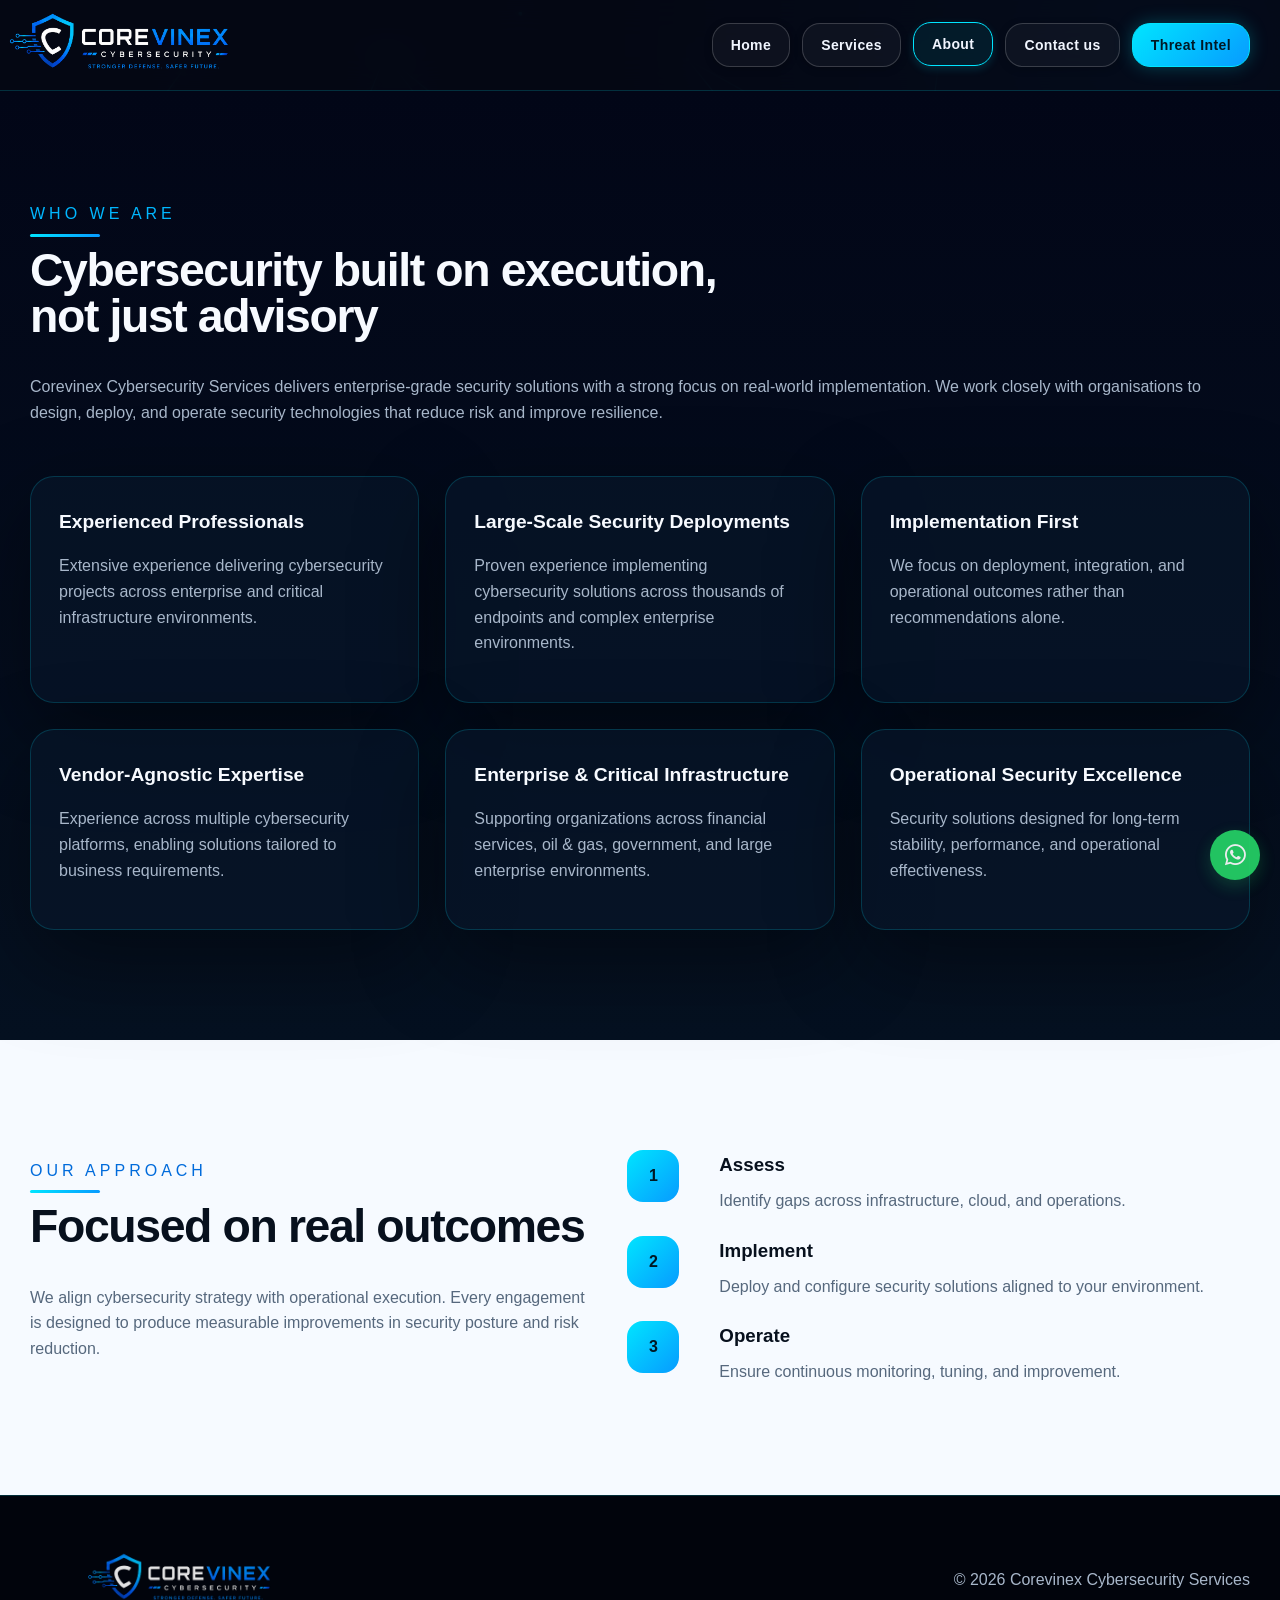
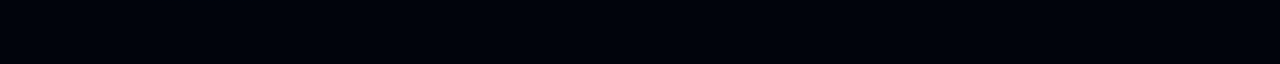
==== commit 6e963300: "Update about.html" ====
--- a/about.html
+++ b/about.html
@@ -61,7 +61,7 @@
           <div class="grid-3">
 
             <div class="card reveal">
-              <h3>14+ Years of Security Experience</h3>
+              <h3>Experienced Professionals</h3>
               <p>Extensive experience delivering cybersecurity projects across enterprise and critical infrastructure environments.</p>
             </div>
 
--- a/css/styles.css
+++ b/css/styles.css
@@ -138,6 +138,12 @@
 button, a, img {
     transition: all 0.3s ease;
 }
+
+/* ==================================
+   Threat Intel Special Navigation
+ ================================== */
+
+
 .links {
     display: flex;
     align-items: center;
@@ -173,6 +179,29 @@
     transform: translateY(-1px);
 }
 
+/* ==================================
+   Threat Intel Special Navigation
+   ================================== */
+.links a.threat-intel-nav {
+    background: linear-gradient(
+        135deg,
+        #00E5FF,
+        #079BFF
+    );
+
+    border-color: #00E5FF;
+    color: #001925;
+    box-shadow:
+        0 0 18px rgba(0,229,255,.25);
+}
+
+.links a.threat-intel-nav:hover {
+    transform: translateY(-2px);
+    box-shadow:
+        0 0 24px rgba(0,229,255,.35),
+        0 8px 20px rgba(0,229,255,.20);
+}
+
 .links .cta {
     border: 0;
     background: linear-gradient(135deg, var(--cyan), var(--blue));
